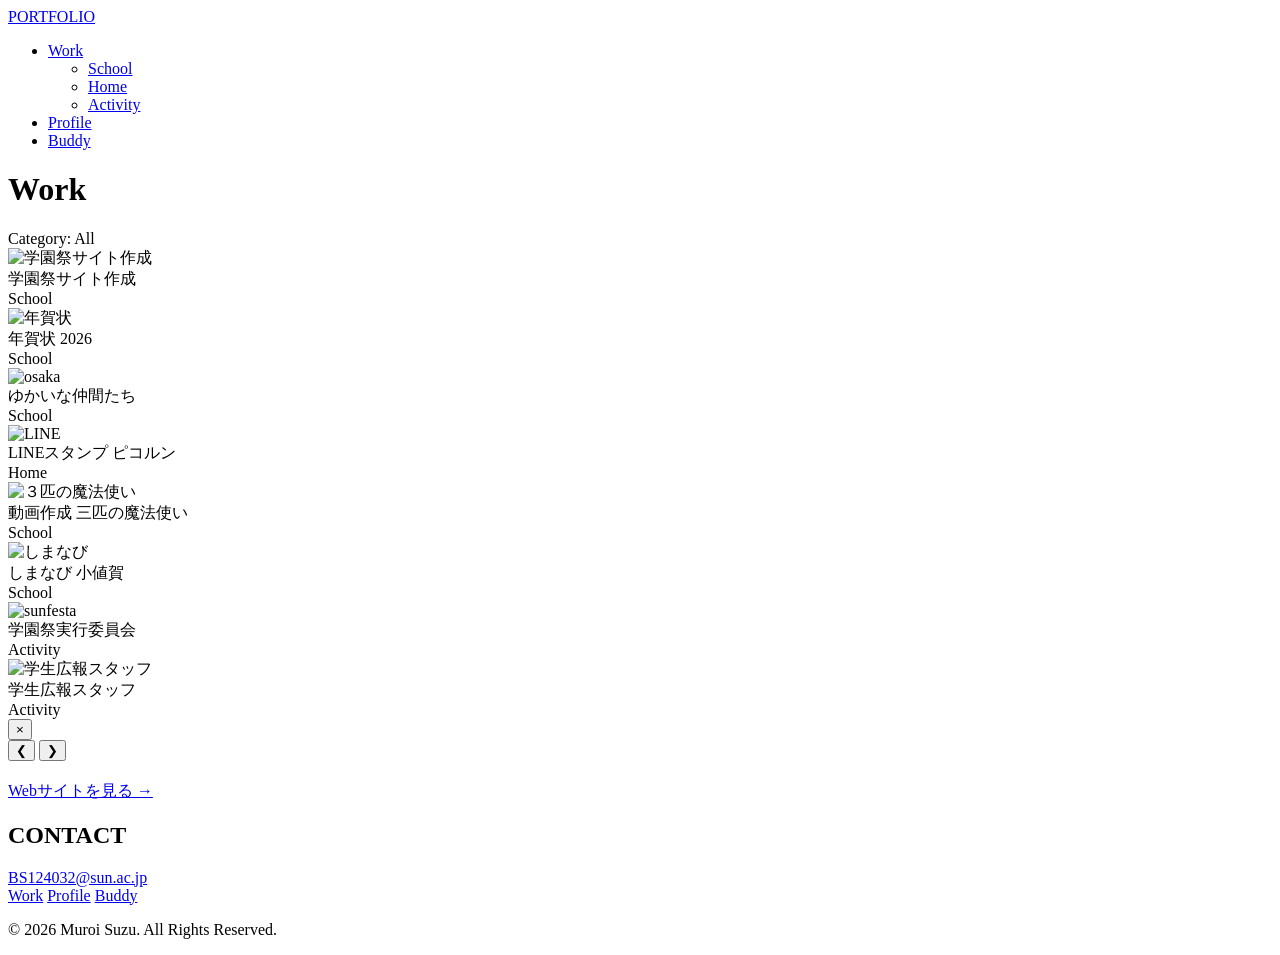
==== work.html @ e787f6a0 "Create work.html" ====
<!DOCTYPE html>
<html lang="ja">
<head>
<meta charset="UTF-8">
<meta name="viewport" content="width=device-width, initial-scale=1.0">
<title>Work | My Portfolio</title>
<link href="css/work.css" rel="stylesheet" type="text/css">
<link href="css/bootstrap-3.4.1.css" rel="stylesheet" type="text/css">
    <link rel="icon" type="image/png" href="./img/kao.png">
</head>
<body>

<!-- 共通ヘッダー -->
<header>
    <a href="suzzy.html" class="logo">PORTFOLIO</a>
  <nav>
    <ul>
      <li class="dropdown"> <a href="work.html" class="nav-main active">Work</a>
        <ul class="dropdown-menu">
          <li><a href="work.html?cat=school">School</a></li>
          <li><a href="work.html?cat=home">Home</a></li>
          <li><a href="work.html?cat=activity">Activity</a></li>
        </ul>
      </li>
      <li><a href="profile.html" class="nav-main">Profile</a></li>
      <li><a href="buddy.html" class="nav-main">Buddy</a></li>
    </ul>
  </nav>
</header>


 <!-- =========================================
      WORK ページ グリッド部分 (index.html)
========================================= -->
<div id="work">
  <h1 class="section-title">Work</h1>
</div>
<div id="filter-display" class="filter-info">Category: All</div>

<div class="work-grid">

    
  <!-- 1. 学園祭サイト作成 -->
  <div class="work-card item-school item-assignment" 
       data-title="学園祭サイト作成"
       data-category="課題作成"
       data-cat-type="assignment"
       data-site-url="./final/2main.html"
       data-images="./img/sunfesta_main.png,./img/sunfesta_main2.png,./img/sunfesta_main3.png"
       data-desc="<h3 class='article-body-info'>課題詳細</h3><p>以下のテーマから1つ選んでwebサイトを制作する。私は②を選びました。<br>①授業で使用したテキストで作成したwebサイトをアレンジ<br>②大学に関すること(学部学科、授業、サークルなど)<br>③地域に関すること(有名スポット、地元、観光・特産品など)<br>④自由(著作権を侵害しない内容)<br><br>授業内でピアレビュー(相互評価)をした結果、ユーザビリティ部門最優秀賞・総合部門最優秀賞を獲得しています。<br><br>ユーザビリティ部門：使いやすい・分かりやすいと感じたサイト<br>総合部門：web技術、デザイン、使いやすさのバランスが良いと思ったサイト</p><h3 class='article-info-title'><strong>制作時間</strong></h3><p>日程：2025/1/5～2025/2/2<br>リサーチ：5時間<br>画像作成：2時間<br>ワイヤーフレーム：3時間<br>コーディング：60時間</p><h3 class='article-info-title'><strong>使用ツール</strong></h3><p>HTML / CSS / Illustrator</p><h3 class='article-info-title'><strong>担当</strong></h3><p>企画立案 / ライティング / デザイン / コーディング</p><h3 class='article-info-title'><strong>サイトコンセプト</strong></h3><p>楽しい学園祭の様子を多くの人に伝える</p><h3 class='article-info-title'><strong>サイトの目的</strong></h3><ol class='conversion'><li>イベントの周知</li><li>開催当日の案内</li></ol><h3 class='article-info-title'><strong>デザインについて</strong></h3><p class='site01_design'>【カラー】長崎県立大学のロゴマークで使用されているオレンジとブルーをテーマカラーに使用しました。</p><p class='site01_design'>【ボタン】来場者の方がほしい情報が持っているページにはボタンを大きくし、ページの上部に配置するなど利用者目線になることに心がけました。</p><p class='site01_design'>【アイコン】イラストと文字を一緒に配置することによって分かりやすくしました。</p><h3 class='article-info-title'><strong>コーディングについて</strong></h3><p class='site01_design'>アイコンやナビを均等に配置することなど適切に部分にボタンを配置できるようにしました。</p>">
    <img src="./img/sunfesta_main.png" alt="学園祭サイト作成" class="work-img">
    <div class="work-info">
      <div class="work-title">学園祭サイト作成</div>
      <div class="work-cat">School</div>
    </div>
  </div>

  <!-- 2. 年賀状 2026 -->
  <div class="work-card item-school item-assignment" 
       data-title="年賀状 2026"
       data-category="課題作成"
       data-cat-type="assignment"
       data-site-url=""
       data-images="./img/uma.jpg,./img/uma.png"
       data-desc="<h3 class='article-body-info'>課題詳細</h3>
            <p>「デザイン題材2025」のテーマから選択した作品、または自由作品。<br>
              提出条件
              <ul>
                <li>最低3作品</li>
                <li>JPG形式に書き出したファイルを提出</li>
                <li>ファイル容量5GM以内でなるべく大きいサイズで書き出し</li>
                <li>写真・イラストは著作権フリー素材を使用</li>
              </ul>

              <ul>
                <li>作品数</li>
                <li>独自性（サンプルがある場合アレンジの幅）</li>
                <li>各ソフトの技術度（使用している機能・効果のレベル・幅広さ）</li>
              </ul>

            <h3 class='article-info-title'>制作時間</h3>
            <p>日程：2025/10/10～2025/12/2<br>リサーチ：1時間<br>
            制作時間：2時間</p>
            <h3 class='article-info-title'>使用ツール</h3>
            <p>Illustrator</p>
            <h3 class='article-info-title'>担当</h3>
            <p>デザイン</p>
            <h3 class='article-info-title'>コンセプト</h3>
            <p>シンプル×ダイナミックさ</p>
            <h3 class='article-info-title'>デザインの目的</h3>
            <ol class='conversion'>
              <li>新年の挨拶をわかりやすく伝える</li>
              <li>印象に残るビジュアルを作る</li>
            </ol><h3 class='article-info-title'>デザインについて</h3>
            <p class='site01_design'>
              レイアウトでは画面を左右ではっきり役割を分けました。右部分に馬のキャラクター、左部分には大きな文字を配置にすることによって受け手にインパクトを与えます。馬のキャラクターは丸みを帯びた単純な形状で構成することによって多くの人に安心感や柔らかい印象を与えるようにした。
             </p>">
    <img src="./img/uma.jpg" alt="年賀状" class="work-img">
    <div class="work-info">
      <div class="work-title">年賀状 2026</div>
      <div class="work-cat">School</div>
    </div>
  </div>

  <!-- 3. ゆかいな仲間たち -->
  <div class="work-card item-school item-assignment" 
       data-title="ゆかいな仲間たち"
       data-category="課題作成"
       data-cat-type="assignment"
       data-images="./img/osaka.jpg,./img/osakasozai.png,./img/osakasozai2.png"
       data-desc="<h3 class='article-body-info'>課題詳細</h3>
            <p>「デザイン題材2025」のテーマから選択した作品、または自由作品。<br>
              提出条件
              <ul>
                <li>最低3作品</li>
                <li>JPG形式に書き出したファイルを提出</li>
                <li>ファイル容量5GM以内でなるべく大きいサイズで書き出し</li>
                <li>写真・イラストは著作権フリー素材を使用</li>
              </ul>

              <ul>
                <li>作品数</li>
                <li>独自性（サンプルがある場合アレンジの幅）</li>
                <li>各ソフトの技術度（使用している機能・効果のレベル・幅広さ）</li>
              </ul>


            <h3 class='article-info-title'>制作時間</h3>
            <p>日程：2025/10/10～2025/12/2<br>リサーチ：0.5時間<br>
            画像作成：2時間<br>
            <h3 class='article-info-title'>使用ツール</h3>
            <p>photoshop</p>
            <!--<h3 class='article-info-title'>URL</h3>
            <p><a href='https://x.gd/jcCKo' target='_blank' rel='noopener'>https://x.gd/jcCKo</a></p>-->
            <h3 class='article-info-title'>担当</h3>
            <p>デザイン</p>

            <h3 class='article-info-title'>コンセプト</h3>
            <p>個性あふれる文化・価値観</p>


            <h3 class='article-info-title'>デザインの目的</h3>
            <ol class='conversion'>
              <li>万博の魅力を伝える</li>
              <li>遊び心を与える</li>
            </ol><h3 class='article-info-title'>デザインについて</h3>
            <p class='site01_design'>
              下部には万博で出会った各国のキャラクターが密集して配置しました。これにより画面下部ににぎやかさと動きが生まれ上部のシンプルな構造とのバランスを取りました。
            </p>
          </div>">
    <img src="./img/osaka.jpg" alt="osaka" class="work-img">
    <div class="work-info">
      <div class="work-title">ゆかいな仲間たち</div>
      <div class="work-cat">School</div>
    </div>
  </div>

  <!-- 4. LINEスタンプ ピコルン -->
  <div class="work-card item-home item-personal" 
       data-title="LINEスタンプ ピコルン"
       data-category="自主制作"
       data-cat-type="personal"
       data-site-url="https://store.line.me/stickershop/product/33862910/ja"
       data-images="./img/piko.png,./img/space.png,./img/good.png,./img/thank.png"
       data-desc="<h3 class='article-info-title'>制作時間</h3>
            <p>日程：2026/4/6～2026/5/1<br>リサーチ：1時間<br>
            画像作成：3時間</p>
            <h3 class='article-info-title'>使用ツール</h3>
            <p>Illustrator / ChatGPT</p>
            <h3 class='article-info-title'>担当</h3>
            <p>企画立案 / デザイン / 販売</p>

            <h3 class='article-info-title'>コンセプト</h3>
            <p>
              遠い星「ピコラ星」からやってきた小さな宇宙人
            </p>


            <h3 class='article-info-title'>目的</h3>
            <ol class='conversion'>
              <li>Illustrator技術向上</li>
              <li>キャラクターデザイン</li>
            </ol>

            <h3 class='article-info-title'>キャラクター説明</h3>
            <p>
              遠い星「ピコラ星」からやってきた小さな宇宙人。<br>
              お腹についているのは、宇宙服に内蔵された「マルチコントロールパネル」。翻訳・通信・エネルギー管理などができる高性能装置だけど、ピコルン自身はまだ使いこなせていない。<br>
              好奇心旺盛で、人間の文化や言葉を学ぶのが大好き。ときどき操作を間違えて、へんてこなリアクションをしてしまうことも。
              <br>口はないけど、表情と動きで気持ちを全力表現するタイプ。
            </p><h3 class='article-info-title'>デザインについて</h3>
            <p class='site01_design'>
             本キャラクターは宇宙人をモチーフに、丸みのある形状と明るい配色によって親しみやすさを表現している。大きな瞳や頬のチークにより感情が伝わりやすく、口を描かないことで見る側の想像を促す工夫がされている。<br>
             また、頭のハート型アンテナは可愛らしさと感情表現を象徴し、お腹の機械パネルは宇宙服の要素としてキャラクターにストーリー性を与えている。<br>
             全体として、シンプルで視認性が高く、印象に残りやすいデザインとなっている。
            </p>
          </div>">
    <img src="./img/kao.png" alt="LINE" class="work-img">
    <div class="work-info">
      <div class="work-title">LINEスタンプ ピコルン</div>
      <div class="work-cat">Home</div>
    </div>
  </div>

  <!-- 5. 動画作成 三匹の魔法使い -->
  <div class="work-card item-school item-assignment" 
       data-title="動画作成 三匹の魔法使い"
       data-category="課題作成"
       data-cat-type="assignment"
       data-site-url=""
       data-images="./img/magic.jpg,./img/magic1.png,./img/majic2.png,./img/majic3.png"
       data-desc="<h3 class='article-body-info'>課題詳細</h3>
            <p>100均商品を使った映像作品（映像の長さはグループ人数　×　1分）を作成し、以下を行う。<br>
              提出条件
              <ul>
                <li>YouTubeに「限定公開動画としてアップロード」</li>
                <li>Classroomから動画ファイルを提出</li>
                <li>ClassroomのGoogleドキュメントに以下の各項目を記入</li>
                <li>・グループ全員の学籍番号、氏名</li>
                <li>・YouTubeに限定公開した動画のリンク</li>
                <li>・動画のタイトル、および商品の簡単な説明</li>
                <li>・作品のコンセプト</li>
                <li>・工夫した点、苦労した点</li>
              </ul>
                  <h3 class='article-body-info'>作品動画</h3>
<div class='video-container'>
  <video controls poster='./img/magic.jpg'>
    <source src='./video/magic.mp4' type='video/mp4'>
    お使いのブラウザは動画再生に対応していません。
  </video>
</div>

            <h3 class='article-info-title'>制作時間</h3>
            <p>日程：2025/10/14～2025/12/8<br>企画：2時間<br>
            制作時間：30時間</p>
            <h3 class='article-info-title'>使用ツール</h3>
            <p>Illustrator / Promimere Pro / After Effect</p>
            <!--<h3 class='article-info-title'>URL</h3>
            <p><a href='https://x.gd/jcCKo' target='_blank' rel='noopener'>https://x.gd/jcCKo</a></p>-->
            <h3 class='article-info-title'>担当</h3>
            <p>友人2人を一緒に制作<br>
            企画 / 撮影 / 前半のアニメ部分の編集</p>

            <h3 class='article-info-title'>コンセプト</h3>
            <p>100均　×　工作</p>


            <h3 class='article-info-title'>デザインの目的</h3>
            <ol class='conversion'>
              <li>子どもにも好まれるような雰囲気</li>
            </ol>">
    <img src="./img/magic.jpg" alt="３匹の魔法使い" class="work-img">
    <div class="work-info">
      <div class="work-title">動画作成 三匹の魔法使い</div>
      <div class="work-cat">School</div>
    </div>
  </div>

  <!-- 6. しまなび 小値賀 -->
  <div class="work-card item-school item-assignment" 
       data-title="しまなび 小値賀"
       data-category="課題作成"
       data-cat-type="assignment"
       data-images="./img/odika.png,./img/sima2.png,./img/sima3.png"
       data-desc="<h3 class='article-body-info'>しまなび</h3>
            <p>
              長崎県の「しま」（対馬、壱岐、五島、新上五島、小値賀、宇久、的山大島）を第3のキャンパスとして位置づけ、地域課題に取り組む人材を育成するPBL（課題解決型学習）プログラムです。
            </p>

            <h3 class='article-body-info'>課題詳細</h3>
            <p>
              大学生として、島の現状を分析して課題を見つけ、根拠に基づいてテーマと目標を設定する。次に、目標達成に必要な情報を収集・分析し、解決策を検討する。その後、フィールドワークを計画・実施し、結果をまとめて評価・提案を行う
            </p>

            <h3 class='article-info-title'>制作時間</h3>
            <p>日程：2024/4/10～2024/9/30<br>リサーチ：10時間<br>
              フィールドワーク：2泊3日（台風の影響により1日短縮）<br>
            作成：30時間<br>
            <h3 class='article-info-title'>使用ツール</h3>
            <p>Illustrator powerpoint</p>
            <!--<h3 class='article-info-title'>URL</h3>
            <p><a href='https://x.gd/jcCKo' target='_blank' rel='noopener'>https://x.gd/jcCKo</a></p>-->
            <h3 class='article-info-title'>担当</h3>
            <p>リサーチ　企画　パンフレットデザイン・作成　ポストカードデザイン・作成</p>
                  <h3 class='article-info-title'>テーマ</h3>
            <p>なつピの記憶をとりもどせ</p>

            <h3 class='article-info-title'>目的</h3>
            <p>
              <ul>
              <li>観光客を増やす</li>
              <li>小値賀の絶景を知ってもらう</li>
              <li>移住のきっかけをつくる</li>
            </ul>
          </p>


            <h3 class='article-info-title'>取組内容</h3>
            <p>
              家族向けの謎解きゲーム「なつピの記憶をとりもどせ」を企画し、参加者は島内の観光地を巡りながら記憶を失ったキャラクター・なつピの記憶を取り戻していく。難易度は子どもから大人まで対応し、クリア後には特典やSNS投稿による追加特典がある。<br>
              また、漂着ゴミ問題を受けて、観光客がゴミ拾いに参加する「クリーン大作戦」も提案し、環境保全と観光体験の両立を図っている。
              <br>
              私はゲームのストーリーが載っているパンフレットを作成した。パンフレット内には島内の観光地が答えとなるクイズも掲載されており、観光紹介もしている。
            </p><h3 class='article-info-title'>デザインについて</h3>
            <p class='site01_design'>
              なつピというキャラクターは小値賀の特産品であるピーナッツから名前が付けられている。そのため、いつも一緒にピーナッツの小さなキャラクターたちをパンフレット内にたくさん掲載することを意識した。
            </p>

            <h3 class='article-info-title'>最終発表スライド</h3>
            <iframe class='panf' src='sima.pdf' width='50%' height='300px'></iframe>

            <h3 class='article-info-title'>パンフレット</h3>
            <iframe class='panf' src='natupi.pdf' width='50%' height='300px'></iframe>

            
          </div>">
    <img src="./img/odika.png" alt="しまなび" class="work-img">
    <div class="work-info">
      <div class="work-title">しまなび 小値賀</div>
      <div class="work-cat">School</div>
    </div>
  </div>

  <!-- 7. 学園祭実行委員会 -->
  <div class="work-card item-activity" 
       data-title="学園祭実行委員会"
       data-category="活動記録"
       data-cat-type="activity"
       data-site-url=""
       data-images="./img/sunfesta_event.jpg,./img/sunfesta_ng.jpg,./img/sunfesta_kanban.jpg"
       data-desc="<h3 class='article-body-info'>所属部署・担当</h3>
    <p>1年生：装飾部<br>
      主に当日実行委員が着るTシャツデザイン、階段アート作成などを行う。</p>
    <br>
    <p>2年生：委員長 兼 装飾広報部<br>
      委員長として各部署問題なく進んでいるか確認や関わる方とのやり取りを行う。<br>
      装飾広報部として階段アートやポスター作成、SNSの運営管理を行う。<br>
    </p>
    <br>
    <p>3年生：企画部<br>
      トークショーやお笑いライブの運営かつメインステージで行う企画運営を行っている。 </p>
    <h3 class='article-info-title'>活動期間</h3>
    <p>日程：2024 4/21～現在も活動中</p>
    <h3 class='article-info-title'>使用ツール</h3>
    <p>Illustrator / Canva </p>
    <h3 class='article-info-title'>コンセプト</h3>
    <p>2024 sunbarst<br>
      2025 sunflower<br>
      2026 journey </p>
    <h3 class='article-info-title'>所属した目的</h3>
    <ul class='conversion'>
      <li>コロナ禍で制限された学園祭しか経験したことがなかったから学園祭を盛り上げ楽しみたい</li>
      <li>チームで何か達成させたかった</li>
    </ul>">
    <img src="./img/sunfesta_event.jpg" alt="sunfesta" class="work-img">
    <div class="work-info">
      <div class="work-title">学園祭実行委員会</div>
      <div class="work-cat">Activity</div>
    </div>
  </div>

  <!-- 8. 学生広報スタッフ -->
  <div class="work-card item-activity" 
       data-title="学生広報スタッフ"
       data-category="活動記録"
       data-cat-type="activity"
       data-site-url=""
       data-images="./img/kouhou.jpg,./img/kouhou2.png,./img/kouhou3.png,./img/kouhou4.png"
       data-desc="<h3 class='article-body-info'>担当</h3>
    <p>大学公式Instagramの投稿作成・地方紙NRの記事作成・大学案内冊子の出演など</p>
    <h3 class='article-info-title'>活動期間</h3>
    <p>日程：2024 5/7～現在も活動中</p>
    <h3 class='article-info-title'>使用ツール</h3>
    <p>Illustrator / Canva </p>
    <h3 class='article-info-title'>所属した目的</h3>
    <ul class='conversion'>
      <li>広報に興味があった</li>
      <li>実践的に取り組める環境で合ったため</li>
    </ul>
    <h3 class='article-info-title'>活動記録</h3>
    <ul class='conversion'>
      <li>学長とのランチ会</li>
      <li>SNS投稿</li>
      <li>NR作成</li>
      <li>大学案内出演</li>
      <li>佐世保校との交流会</li>
      <li>高校生へ大学紹介のプレゼンテーション</li>
      <li>留学性への取材</li>
    </ul>">
    <img src="./img/kouhou.jpg" alt="学生広報スタッフ" class="work-img">
    <div class="work-info">
      <div class="work-title">学生広報スタッフ</div>
      <div class="work-cat">Activity</div>
    </div>
  </div>

</div>
<!-- =========================================
     詳細ポップアップ（モーダル）本体
========================================= -->
<div id="detail-modal" class="modal-overlay">
  <div class="modal-content">
    
    <!-- 閉じる（×）ボタン -->
    <button class="modal-close-btn" id="modal-close">&times;</button>
    
    <!-- カテゴリバッジ（左寄せ） -->
    <div class="detail-header-bar">
      <span id="modal-cat-badge" class="category-badge"></span>
    </div>

    <!-- スライドショー -->
    <div class="slideshow-container">
      <div class="slideshow-track" id="modal-slideshow-track">
        <!-- JSで動的に画像が入ります -->
      </div>
      <button class="slide-btn prev" id="modal-prev">&#10094;</button>
      <button class="slide-btn next" id="modal-next">&#10095;</button>
      <div class="slide-dots" id="modal-slide-dots"></div>
    </div>

    <!-- 詳細本文 -->
    <div class="detail-body">
      <h2 id="modal-title" class="detail-title"></h2>

      <!-- サイトリンクボタン -->
      <div id="modal-site-wrapper" class="site-link-wrapper">
        <a id="modal-site-btn" href="#" target="_blank" rel="noopener" class="site-visit-btn">
          Webサイトを見る <span class="btn-arrow">→</span>
        </a>
      </div>

      <!-- 詳細説明テキスト -->
      <div id="modal-desc" class="article-body"></div>
    </div>

  </div>
</div>
    
</main>
<footer class="custom-footer">
  <div class="footer-container">
    <h2 class="contact-title">CONTACT</h2>
    
    <!-- メールアドレス部分 -->
    <div class="email-box">
      <a href="mailto:BS124032@sun.ac.jp">BS124032@sun.ac.jp</a>
    </div>
    
    <!-- リンクボタン部分 -->
    <div class="footer-buttons">
      <a href="work.html" class="f-btn">Work</a>
      <a href="profile.html" class="f-btn">Profile</a>
      <a href="buddy.html" class="f-btn">Buddy</a>
    </div>
    
    <!-- コピーライトと装飾の丸 -->
    <p class="copyright">&copy; 2026 Muroi Suzu. All Rights Reserved.</p>
  </div>
</footer>
<!-- ▲ ここまで ▲ -->
    
<script src="./js/script.js"></script>
<script src="js/jquery-3.7.1.min.js"></script> 
<script src="js/bootstrap-3.4.1.js"></script> 

</body>
</html>
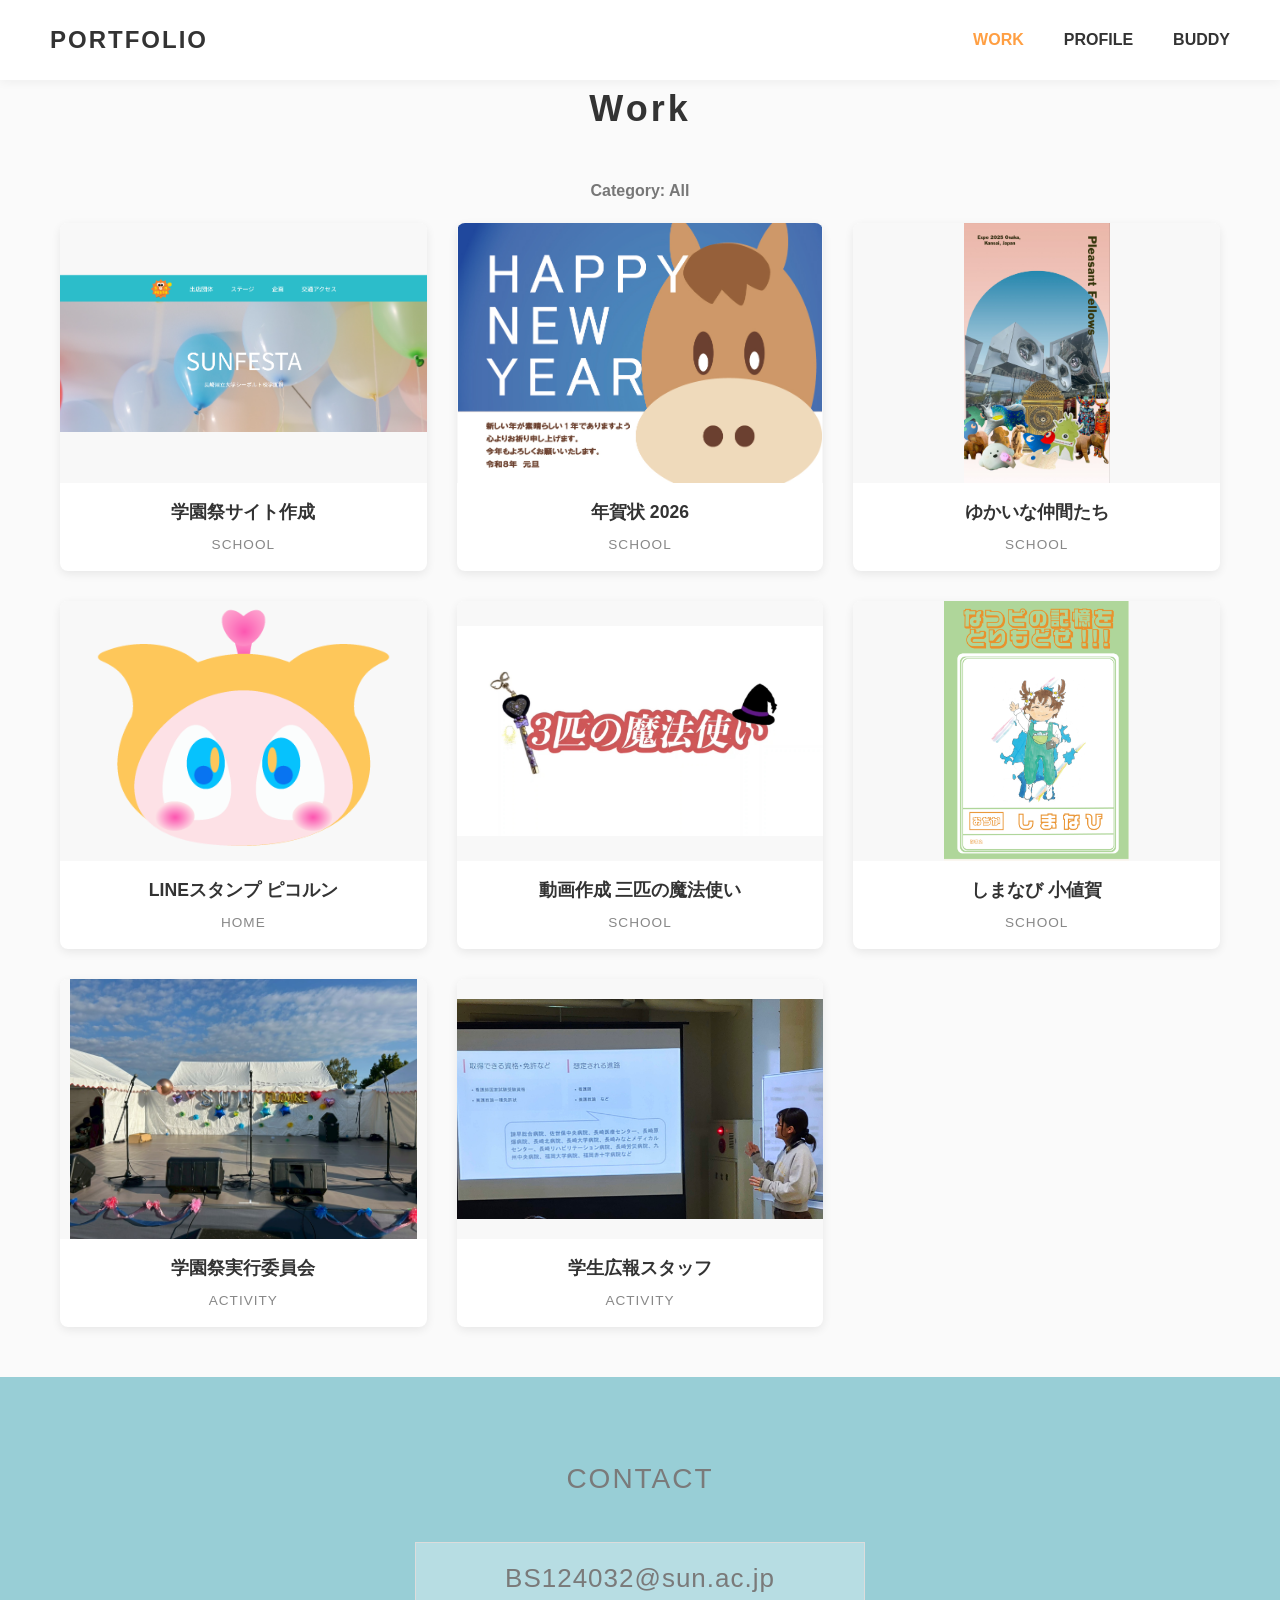
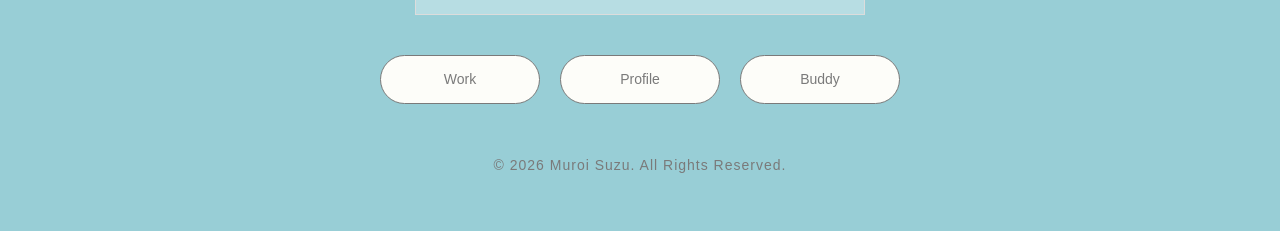
==== commit d9269d16: "Update work.html" ====
--- a/work.html
+++ b/work.html
@@ -45,7 +45,6 @@
        data-title="学園祭サイト作成"
        data-category="課題作成"
        data-cat-type="assignment"
-       data-site-url="./final/2main.html"
        data-images="./img/sunfesta_main.png,./img/sunfesta_main2.png,./img/sunfesta_main3.png"
        data-desc="<h3 class='article-body-info'>課題詳細</h3><p>以下のテーマから1つ選んでwebサイトを制作する。私は②を選びました。<br>①授業で使用したテキストで作成したwebサイトをアレンジ<br>②大学に関すること(学部学科、授業、サークルなど)<br>③地域に関すること(有名スポット、地元、観光・特産品など)<br>④自由(著作権を侵害しない内容)<br><br>授業内でピアレビュー(相互評価)をした結果、ユーザビリティ部門最優秀賞・総合部門最優秀賞を獲得しています。<br><br>ユーザビリティ部門：使いやすい・分かりやすいと感じたサイト<br>総合部門：web技術、デザイン、使いやすさのバランスが良いと思ったサイト</p><h3 class='article-info-title'><strong>制作時間</strong></h3><p>日程：2025/1/5～2025/2/2<br>リサーチ：5時間<br>画像作成：2時間<br>ワイヤーフレーム：3時間<br>コーディング：60時間</p><h3 class='article-info-title'><strong>使用ツール</strong></h3><p>HTML / CSS / Illustrator</p><h3 class='article-info-title'><strong>担当</strong></h3><p>企画立案 / ライティング / デザイン / コーディング</p><h3 class='article-info-title'><strong>サイトコンセプト</strong></h3><p>楽しい学園祭の様子を多くの人に伝える</p><h3 class='article-info-title'><strong>サイトの目的</strong></h3><ol class='conversion'><li>イベントの周知</li><li>開催当日の案内</li></ol><h3 class='article-info-title'><strong>デザインについて</strong></h3><p class='site01_design'>【カラー】長崎県立大学のロゴマークで使用されているオレンジとブルーをテーマカラーに使用しました。</p><p class='site01_design'>【ボタン】来場者の方がほしい情報が持っているページにはボタンを大きくし、ページの上部に配置するなど利用者目線になることに心がけました。</p><p class='site01_design'>【アイコン】イラストと文字を一緒に配置することによって分かりやすくしました。</p><h3 class='article-info-title'><strong>コーディングについて</strong></h3><p class='site01_design'>アイコンやナビを均等に配置することなど適切に部分にボタンを配置できるようにしました。</p>">
     <img src="./img/sunfesta_main.png" alt="学園祭サイト作成" class="work-img">
--- a/css/work.css
+++ b/css/work.css
@@ -0,0 +1,690 @@
+@charset "utf-8";
+/* =========================================
+       基本設定・リセット
+    ========================================= */
+* {
+  box-sizing: border-box;
+  margin: 0;
+  padding: 0;
+}
+body {
+  font-family: 'Helvetica Neue', Arial, 'Hiragino Kaku Gothic ProN', 'Hiragino Sans', Meiryo, sans-serif;
+  color: #333;
+  background-color: #fafafa;
+  line-height: 1.6;
+  /* 固定ヘッダーの高さ分、上部に余白を設ける */
+  padding-top: 80px;
+}
+a {
+  text-decoration: none;
+  color: inherit;
+  cursor: pointer;
+}
+ul {
+  list-style: none;
+}
+/* =========================================
+       固定ナビゲーション (ヘッダー)
+    ========================================= */
+header {
+  position: fixed;
+  top: 0;
+  left: 0;
+  width: 100%;
+  height: 80px;
+  background-color: #fff;
+  display: flex;
+  justify-content: space-between;
+  align-items: center;
+  padding: 0 50px;
+  box-shadow: 0 2px 10px rgba(0, 0, 0, 0.05);
+  z-index: 1000;
+}
+.logo {
+  font-size: 24px;
+  font-weight: bold;
+  letter-spacing: 2px;
+  color: #333;
+}
+nav > ul {
+  display: flex;
+  gap: 40px;
+  height: 100%;
+  align-items: center;
+}
+nav > ul > li {
+  position: relative;
+  height: 100%;
+  display: flex;
+  align-items: center;
+}
+nav a.nav-main {
+  font-weight: bold;
+  font-size: 16px;
+  text-transform: uppercase;
+  transition: color 0.3s;
+}
+nav a.nav-main:hover, nav a.nav-main.active {
+  color: #ff9f43; /* ポップなアクセントカラー */
+}
+/* ドロップダウンメニュー */
+.dropdown-menu {
+  display: none;
+  position: absolute;
+  top: 80px; /* ヘッダーの高さ */
+  left: 50%;
+  transform: translateX(-50%);
+  background-color: #fff;
+  box-shadow: 0 4px 12px rgba(0, 0, 0, 0.1);
+  border-radius: 8px;
+  padding: 10px 0;
+  min-width: 150px;
+  text-align: center;
+}
+/* Workにホバーした時にドロップダウンを表示 */
+.dropdown:hover .dropdown-menu {
+  display: block;
+  animation: fadeInDown 0.3s ease;
+}
+.dropdown-menu li {
+  padding: 10px 20px;
+}
+.dropdown-menu a {
+  font-size: 14px;
+  font-weight: bold;
+  color: #555;
+  display: block;
+  transition: color 0.3s;
+}
+.dropdown-menu a:hover {
+  color: #ff9f43;
+}
+@keyframes fadeInDown {
+  from {
+    opacity: 0;
+    transform: translate(-50%, -10px);
+  }
+  to {
+    opacity: 1;
+    transform: translate(-50%, 0);
+  }
+}
+/* =========================================
+       メインコンテンツ (セクション切り替え)
+    ========================================= */
+main {
+    max-width: 1100px;
+    margin: 0 auto;
+    padding-top: 15px;
+    padding-right: 20px;
+    padding-left: 20px;
+    padding-bottom: 30px;
+    min-height: 80vh;
+}
+.section {
+  display: none;
+  animation: fadeIn 0.5s ease;
+}
+.section.active {
+  display: block;
+}
+@keyframes fadeIn {
+  from {
+    opacity: 0;
+    transform: translateY(10px);
+  }
+  to {
+    opacity: 1;
+    transform: translateY(0);
+  }
+}
+.section-title {
+  font-size: 36px;
+  margin-bottom: 40px;
+  text-align: center;
+  letter-spacing: 3px;
+}
+/* =========================================
+   WORK ページ グリッド部分のスタイル
+========================================= */
+
+/* --- 全体のグリッドレイアウト（親要素） --- */
+.work-grid {
+  display: grid;
+  /* 最小幅280pxで自動で列数を調整し、画面幅に合わせて伸縮させます */
+  grid-template-columns: repeat(auto-fill, minmax(280px, 1fr));
+  gap: 30px; /* カード同士の隙間 */
+  max-width: 1200px; /* 全体の最大幅（お好みで調整） */
+  margin: 0 auto 50px auto; /* 中央揃えと下部の余白 */
+  padding: 0 20px;
+}
+
+/* --- 各作品のカード（子要素） --- */
+.work-card {
+  background-color: #fff;
+  border-radius: 8px; /* 角を少し丸める */
+  overflow: hidden; /* はみ出した画像を隠す */
+  box-shadow: 0 3px 10px rgba(0, 0, 0, 0.08); /* 軽い影をつける */
+  transition: transform 0.3s ease, box-shadow 0.3s ease; /* ホバー時のアニメーション設定 */
+  cursor: pointer;
+  
+  /* カード内の高さを統一するためのFlex設定 */
+  display: flex;
+  flex-direction: column;
+}
+
+/* マウスオーバー時（カードが少し浮き上がるエフェクト） */
+.work-card:hover {
+  transform: translateY(-5px);
+  box-shadow: 0 8px 20px rgba(0, 0, 0, 0.15);
+}
+
+/* --- サムネイル画像 --- */
+/* --- サムネイル画像（パターン1） --- */
+.work-img {
+  width: 100%;
+  height: 260px;           /* カード内の画像表示エリアの高さ */
+  object-fit: contain;     /* ★画像を切り取らず、枠内に全体を納める */
+  background-color: #f8f8f8; /* 画像がない余白部分の背景色 */
+  display: block;
+}
+/* --- タイトルやカテゴリのテキスト部分 --- */
+.work-info {
+  padding: 15px 20px;
+  text-align: center;
+  /* テキストエリアの高さを柔軟にして、ボタンなどを下部に揃えやすくする */
+  flex-grow: 1; 
+}
+
+.work-title {
+  font-size: 1.1rem;
+  font-weight: bold;
+  margin-bottom: 8px;
+  color: #333;
+}
+
+.work-cat {
+  font-size: 0.85rem;
+  color: #888;
+  text-transform: uppercase;
+  letter-spacing: 1px;
+}
+
+/* =========================================
+   モーダル（ポップアップ）表示のスタイル
+========================================= */
+
+/* ポップアップ開いている間の背景スクロール固定 */
+body.modal-open {
+  overflow: hidden;
+}
+
+/* 暗い背景（オーバーレイ） */
+.modal-overlay {
+  position: fixed;
+  top: 0;
+  left: 0;
+  width: 100%;
+  height: 100%;
+  background-color: rgba(0, 0, 0, 0.65);
+  backdrop-filter: blur(4px); /* 背景をうっすらぼかす */
+  z-index: 1000;
+  display: flex;
+  justify-content: center;
+  align-items: center;
+  padding: 20px;
+  
+  /* 初期状態は非表示 */
+  opacity: 0;
+  visibility: hidden;
+  transition: opacity 0.3s ease, visibility 0.3s ease;
+}
+
+/* 表示状態クラス */
+.modal-overlay.active {
+  opacity: 1;
+  visibility: visible;
+}
+
+/* ポップアップの中身（白枠コンテンツ） */
+.modal-content {
+  position: relative;
+  background-color: #ffffff;
+  width: 100%;
+  max-width: 800px;
+  max-height: 90vh; /* 画面からはみ出さない高さ */
+  overflow-y: auto;  /* 縦に長くなったらスクロール */
+  border-radius: 24px;
+  padding: 40px 30px;
+  box-shadow: 0 20px 40px rgba(0, 0, 0, 0.2);
+  
+  /* 出現時のひょっこりアニメーション */
+  transform: translateY(20px) scale(0.95);
+  transition: transform 0.3s ease;
+}
+
+.modal-overlay.active .modal-content {
+  transform: translateY(0) scale(1);
+}
+
+/* 閉じる（×）ボタン */
+.modal-close-btn {
+  position: absolute;
+  top: 15px;
+  right: 20px;
+  background: transparent;
+  border: none;
+  font-size: 32px;
+  color: #888888;
+  cursor: pointer;
+  line-height: 1;
+  z-index: 10;
+  transition: color 0.2s ease;
+}
+
+.modal-close-btn:hover {
+  color: #333333;
+}
+/* =========================================
+   フッター (CONTACT) のデザイン
+========================================= */
+.custom-footer {
+  background-color: #98CED6; /* 画像がない場合のベースカラー */
+  background-size: cover;
+  padding: 80px 20px 40px;
+  text-align: center;
+  color: #7a7a7a;
+}
+
+.footer-container {
+  max-width: 800px;
+  margin: 0 auto;
+}
+
+.contact-title {
+  font-size: 28px;
+  font-weight: 300;
+  letter-spacing: 2px;
+  margin-bottom: 40px;
+}
+
+.email-box {
+  border: 1px solid #dcdcdc;
+  background-color: rgba(255, 255, 255, 0.3);
+  padding: 15px 30px;
+  margin: 0 auto 40px;
+  display: inline-block;
+  width: 100%;
+  max-width: 450px;
+}
+
+.email-box a {
+  font-size: 26px;
+  color: #7a7a7a;
+  text-decoration: none;
+  letter-spacing: 1px;
+}
+
+.footer-buttons {
+  display: flex;
+  justify-content: center;
+  gap: 20px;
+  margin-bottom: 50px;
+  flex-wrap: wrap; /* スマホ画面で折り返す用 */
+}
+
+.f-btn {
+  display: inline-block;
+  padding: 12px 40px;
+  border: 1px solid #7a7a7a;
+  border-radius: 40px;
+  background-color: #fdfdf9;
+  color: #7a7a7a;
+  text-decoration: none;
+  font-size: 14px;
+  transition: all 0.3s ease;
+  min-width: 160px;
+}
+
+/* ボタンにカーソルを乗せた時の動き */
+.f-btn:hover {
+  background-color: #7a7a7a;
+  color: #ffffff;
+}
+
+.copyright {
+  font-size: 14px;
+  margin-bottom: 15px;
+  letter-spacing: 1px;
+}
+
+.footer-dot {
+  display: inline-block;
+  width: 14px;
+  height: 14px;
+  background-color: #7a7a7a;
+  border-radius: 50%;
+}
+
+/* =========================================
+       詳細ページ (Detail)
+    ========================================= */
+.filter-info {
+  text-align: center;
+  margin-bottom: 20px;
+  font-weight: bold;
+  color: #777;
+}
+.back-btn {
+  display: inline-block;
+  margin-bottom: 30px;
+  font-weight: bold;
+  color: #888;
+  transition: color 0.3s;
+}
+.back-btn:hover {
+  color: #333;
+}
+/* =========================================
+   1. ヘッダーバー（左寄せ ＋ バッジ）
+========================================= */
+.detail-header-bar {
+  display: flex;
+  justify-content: flex-start; /* ★ 左寄せ配置 */
+  align-items: center;
+  gap: 15px;                  /* ボタンとタグの間隔 */
+  max-width: 800px;
+  margin: 0 auto 20px;
+  padding: 0 10px;
+}
+.footer {
+    text-align: center;
+}
+/* モーダル内の動画レスポンシブ対応 */
+.video-container {
+  position: relative;
+  padding-bottom: 56.25%; /* 16:9の比率 */
+  height: 0;
+  overflow: hidden;
+  max-width: 100%;
+  margin-bottom: 20px;
+  border-radius: 8px;
+}
+
+.video-container iframe,
+.video-container video {
+  position: absolute;
+  top: 0;
+  left: 0;
+  width: 100%;
+  height: 100%;
+}
+
+/* カテゴリバッジ共通スタイル */
+.category-badge {
+  display: inline-block;
+  padding: 4px 14px;
+  font-size: 1rem;
+  font-weight: bold;
+  border-radius: 30px;
+  color: #ffffff;
+  letter-spacing: 0.05em;
+  box-shadow: 0 2px 6px rgba(0, 0, 0, 0.08);
+}
+
+/* ★ カテゴリ別の色指定 */
+/* ① 課題作成（鮮やかなオレンジ） */
+.category-badge.cat-assignment {
+  background-color: #f39c12;
+}
+
+/* ② 自主制作（ポップなミントグリーン） */
+.category-badge.cat-personal {
+  background-color: #2ecc71;
+}
+
+/* ③ 活動記録（落ち着いたパープル） */
+.category-badge.cat-activity {
+  background-color: #9b59b6;
+}
+
+
+/* =========================================
+   2. 題名すぐ下のサイト遷移ボタン
+========================================= */
+.site-link-wrapper {
+  text-align: center;
+  margin: 15px 0 35px; /* 題名と下の文章との間の余白 */
+}
+
+.site-visit-btn {
+  display: inline-flex;
+  align-items: center;
+  gap: 8px;
+  padding: 12px 28px;
+  background-color: #3498db; /* ボタンの基本色（爽やかなブルー） */
+  color: #ffffff;
+  font-weight: bold;
+  font-size: 1.25rem;
+  text-decoration: none;
+  border-radius: 45px;
+  box-shadow: 0 4px 12px rgba(52, 152, 219, 0.3);
+  transition: all 0.3s ease;
+}
+
+/* ホバー時に少し浮き上がって色が変わる演出 */
+.site-visit-btn:hover {
+  background-color: #2980b9;
+  transform: translateY(-2px);
+  box-shadow: 0 6px 16px rgba(52, 152, 219, 0.4);
+}
+
+.site-visit-btn .btn-arrow {
+  transition: transform 0.3s ease;
+}
+
+.site-visit-btn:hover .btn-arrow {
+  transform: translateX(4px); /* 矢印が右にひょこっと動く */
+}
+.detail-title {
+    font-size: 32px;
+    margin-bottom: 20px;
+    margin-left: auto;
+    margin-right: auto;
+}
+.detail-main-img {
+    width: 100%;
+    height: 400px;
+    background-color: #eee;
+    border-radius: 12px;
+    margin: 0 auto 30px; /* ★ marginの左右をautoにすることで中央寄せになります */
+    display: inline-block; /* ★ 画像を中央に配置しやすくします */
+    object-fit: cover; /* ★ 追加：画像が指定サイズ内で潰れずに綺麗に収まります */
+}
+.detail-text {
+  font-size: 16px;
+  line-height: 1.8;
+  color: #444;
+}
+/* =========================================
+   詳細ページ：ヘッダー（Backボタン + 課題画像）
+========================================= */
+.detail-header-bar {
+  display: flex;
+  justify-content: space-between; /* 左右に配置 */
+  align-items: center;
+  max-width: 800px;
+  margin: 0 auto 20px;
+}
+
+.category-photo .cat-img {
+  height: 40px; /* 必要に応じて高さを調整してください */
+  width: auto;
+  border-radius: 6px;
+  object-fit: cover;
+}
+
+/* =========================================
+   詳細ページ：スライドショー
+========================================= */
+.slideshow-container {
+  position: relative;
+  width: 100%;
+  height: 400px; /* 必要に応じて高さを調整してください（スマホはレスポンシブで縮小） */
+  background-color: #ffffff; /* ★ 余白部分を白背景にする */
+  border-radius: 12px;
+  overflow: hidden;
+  margin-bottom: 20px;
+}
+
+.slideshow-track {
+   display: flex;
+  width: 100%;
+  height: 100%;
+  transition: transform 0.4s cubic-bezier(0.25, 1, 0.5, 1);
+}
+
+.slide {
+  min-width: 100%;
+  height: 100%;
+  background-color: #ffffff; /* ★ 余白部分を白背景にする */
+  display: flex;
+  justify-content: center;
+  align-items: center;
+}
+
+.slide img {
+    width: 100%;
+  height: 100%;
+  max-width: 100%;
+  max-height: 100%;
+  object-fit: contain; /* ★ 画像を切らずに、全体が枠内に収まるように自動縮小する */
+  background-color: #ffffff;
+}
+@media (max-width: 650px) {
+  .slideshow-container {
+    height: 250px; /* スマホ画面では高さを少し抑える */
+  }
+}
+
+/* 矢印ボタン */
+/* 矢印ボタン（背景なし・白い矢印のみ） */
+.slide-btn {
+  position: absolute;
+  top: 50%;
+  transform: translateY(-50%);
+  background: transparent; /* 背景を透明にする */
+  color: #ffffff;          /* 矢印を白色にする */
+  border: none;
+  font-size: 36px;         /* 矢印を見やすく少し大きめに設定 */
+  padding: 10px;
+  cursor: pointer;
+  transition: transform 0.2s ease, opacity 0.2s ease;
+  z-index: 10;
+  
+  /* 白い写真が来ても矢印がはっきり見えるように影をつけます */
+  text-shadow: 0 2px 8px rgba(0, 0, 0, 0.5); 
+}
+
+/* マウスを乗せた時（背景がないので軽く拡大＆透過させる） */
+.slide-btn:hover {
+  opacity: 0.7;
+  transform: translateY(-50%) scale(1.2);
+}
+
+.slide-btn.prev { left: 10px; }
+.slide-btn.next { right: 10px; }
+
+/* ドットナビゲーション */
+.slide-dots {
+  position: absolute;
+  bottom: 15px;
+  width: 100%;
+  display: flex;
+  justify-content: center;
+  gap: 8px;
+  z-index: 10;
+}
+
+.dot {
+  width: 10px;
+  height: 10px;
+  background: rgba(255, 255, 255, 0.5);
+  border-radius: 50%;
+  cursor: pointer;
+  transition: background 0.3s;
+}
+
+.dot.active {
+
+  transform: scale(1.2);
+}
+.article-body {
+    margin-top: 0;
+    margin-right: auto;
+    margin-left: auto;
+    margin-bottom: 80px;
+    max-width: 720px;
+}
+.article-info-title   {
+    font-size: 15px;
+    padding-top: 15px;
+}
+.article-body p {
+    margin-bottom: 30px;
+}
+.article-body ul {
+    margin-bottom: 30px;
+}
+.panf {
+    width: 100%;
+    height: 500px;
+}
+/* =========================================
+   カスタムカーソル（PCのみ適用）
+========================================= */
+@media (hover: hover) and (pointer: fine) {
+  /* 全要素のデフォルトカーソルを消す */
+  body, a, button, input, textarea, select, .work-card, .buddy-card, .modal-close-btn {
+    cursor: none !important;
+  }
+
+  /* カーソルの中心の小さな丸 */
+  .custom-cursor {
+    position: fixed;
+    top: 0;
+    left: 0;
+    width: 8px;
+    height: 8px;
+    background-color: #333; /* ポインターの中心の色 */
+    border-radius: 50%;
+    pointer-events: none; /* クリックの邪魔をしない */
+    z-index: 99999;
+    transform: translate(-50%, -50%);
+    transition: transform 0.1s ease-out;
+  }
+
+  /* 外側の追従する大きな丸 */
+  .custom-cursor-follower {
+    position: fixed;
+    top: 0;
+    left: 0;
+    width: 36px;
+    height: 36px;
+    border: 1px solid rgba(0, 0, 0, 0.3); /* 丸枠線（半透明の黒） */
+    border-radius: 50%;
+    pointer-events: none;
+    z-index: 99998;
+    transform: translate(-50%, -50%);
+    /* トランジションで少し遅れてふわっとついてくる効果 */
+    transition: transform 0.2s ease-out, background-color 0.2s ease, border-color 0.2s ease, width 0.2s ease, height 0.2s ease;
+  }
+
+  /* リンクやボタンの上に載った時のホバー演出（拡大） */
+  .custom-cursor-follower.is-hover {
+    width: 50px;
+    height: 50px;
+    background-color: rgba(255, 180, 160, 0.3); /* ホバー時の背景色（ほんのりオレンジピンク） */
+    border-color: rgba(255, 150, 130, 0.6);
+  }
+}
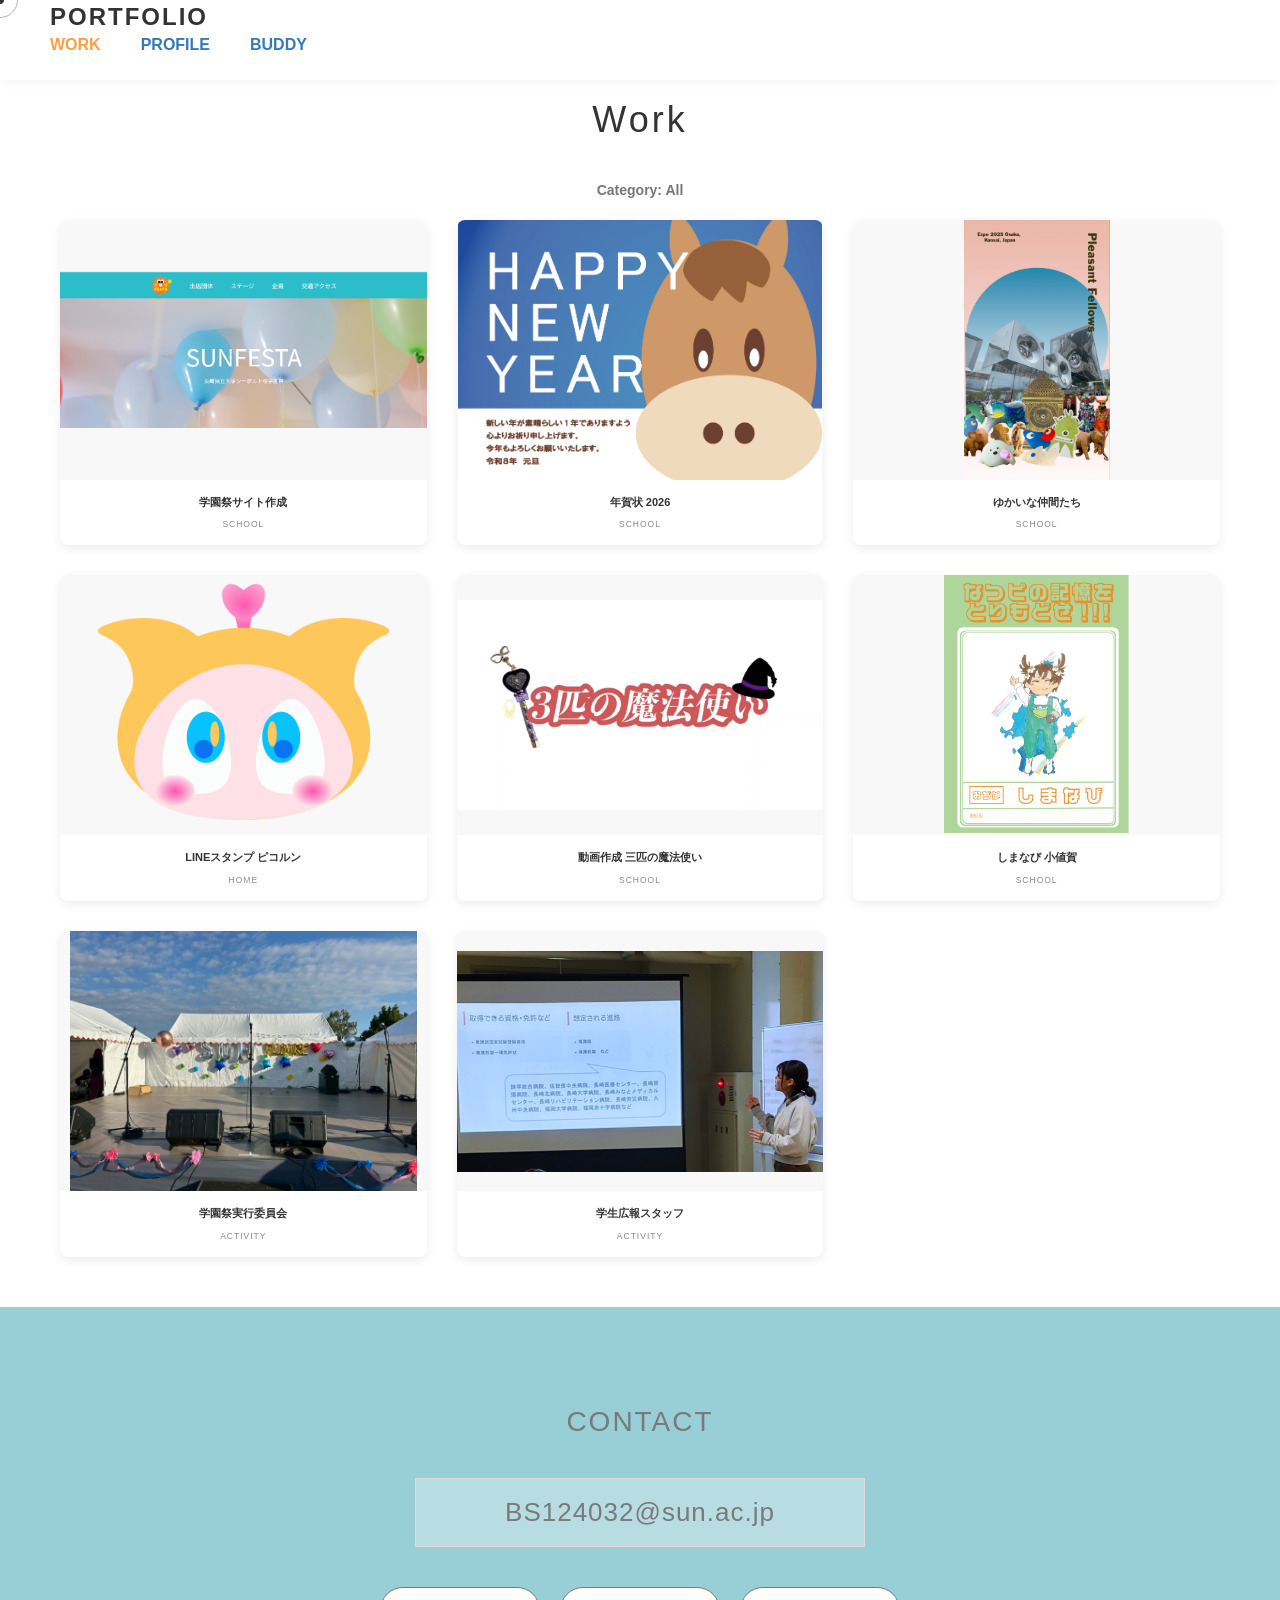
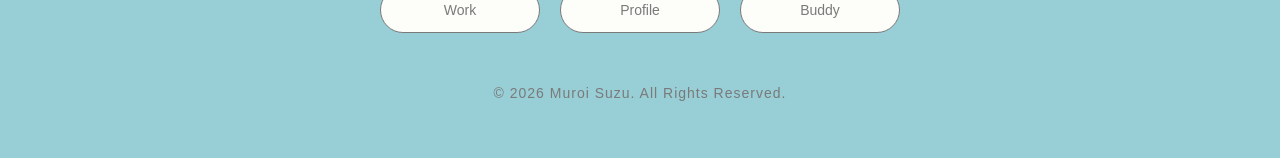
==== commit a28fbe4d: "Update work.html" ====
--- a/work.html
+++ b/work.html
@@ -220,14 +220,7 @@
                 <li>・動画のタイトル、および商品の簡単な説明</li>
                 <li>・作品のコンセプト</li>
                 <li>・工夫した点、苦労した点</li>
-              </ul>
-                  <h3 class='article-body-info'>作品動画</h3>
-<div class='video-container'>
-  <video controls poster='./img/magic.jpg'>
-    <source src='./video/magic.mp4' type='video/mp4'>
-    お使いのブラウザは動画再生に対応していません。
-  </video>
-</div>
+              </ul></div>
 
             <h3 class='article-info-title'>制作時間</h3>
             <p>日程：2025/10/14～2025/12/8<br>企画：2時間<br>
